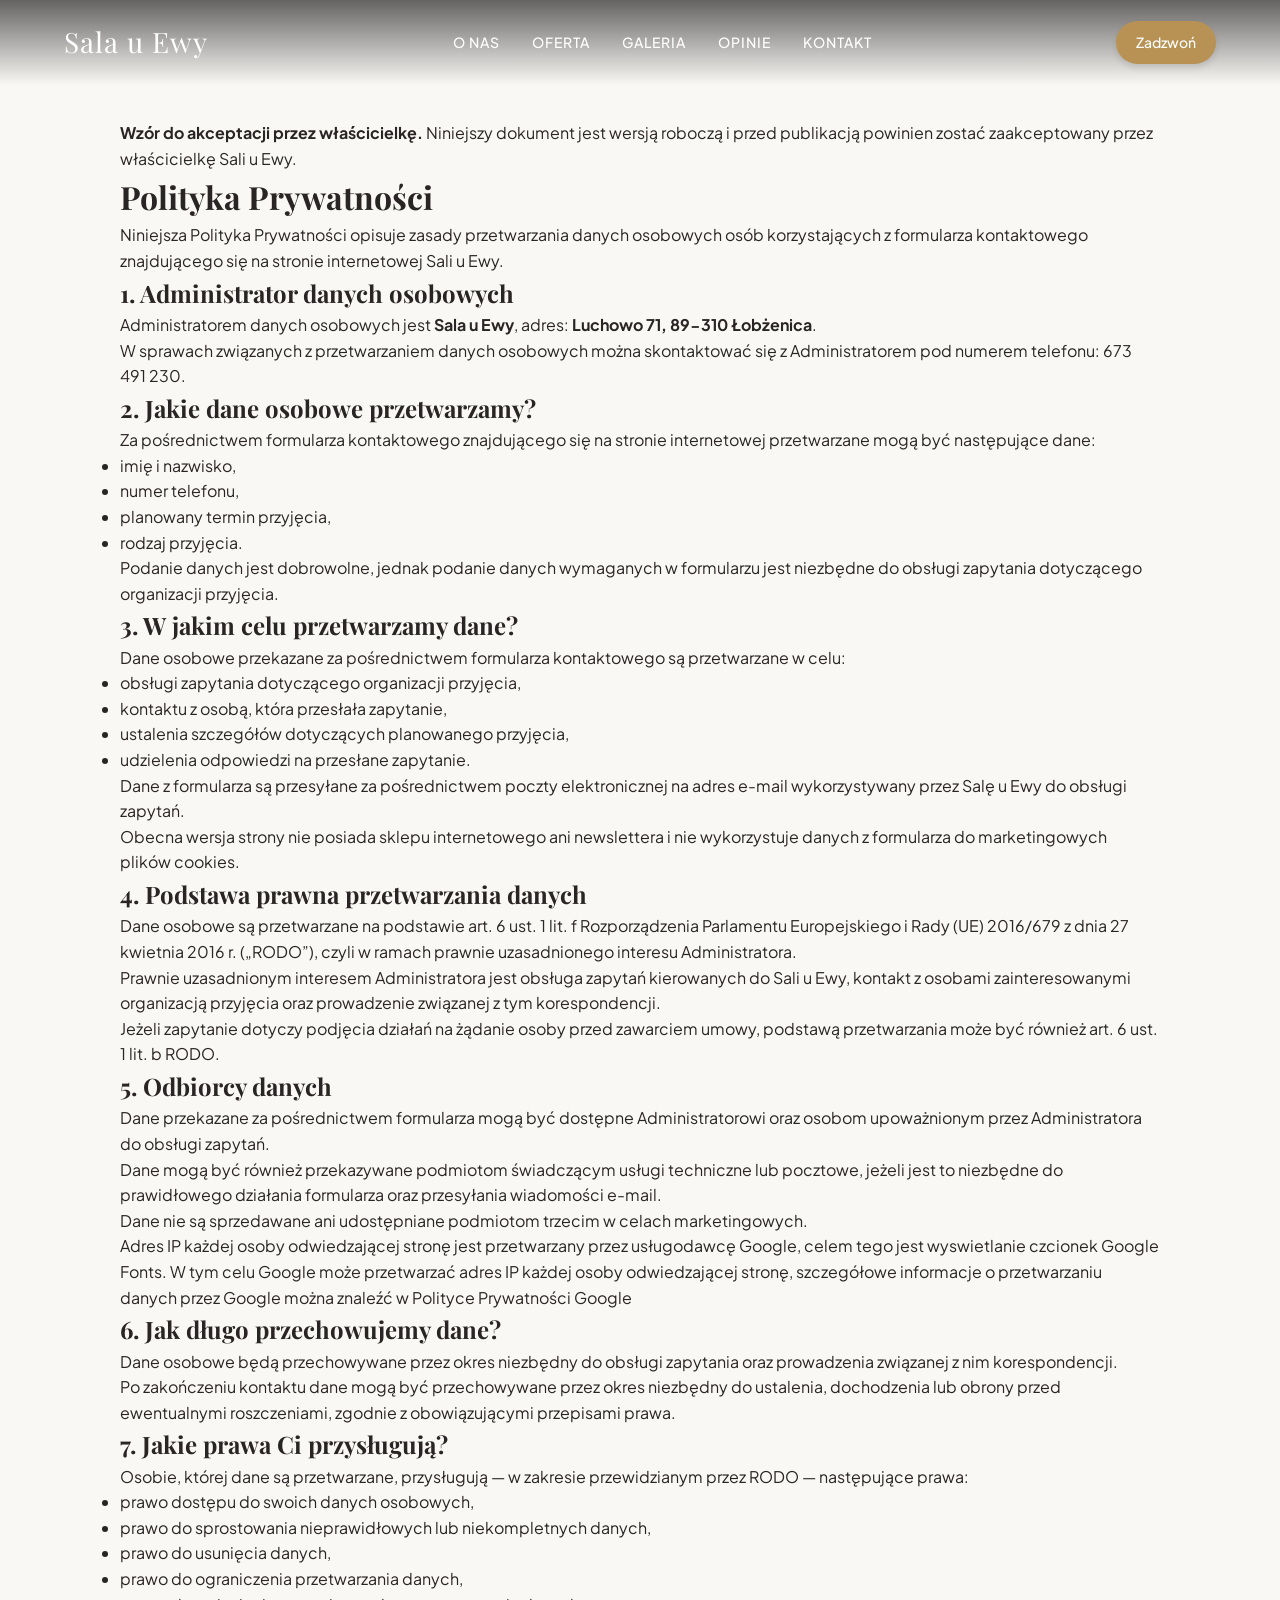
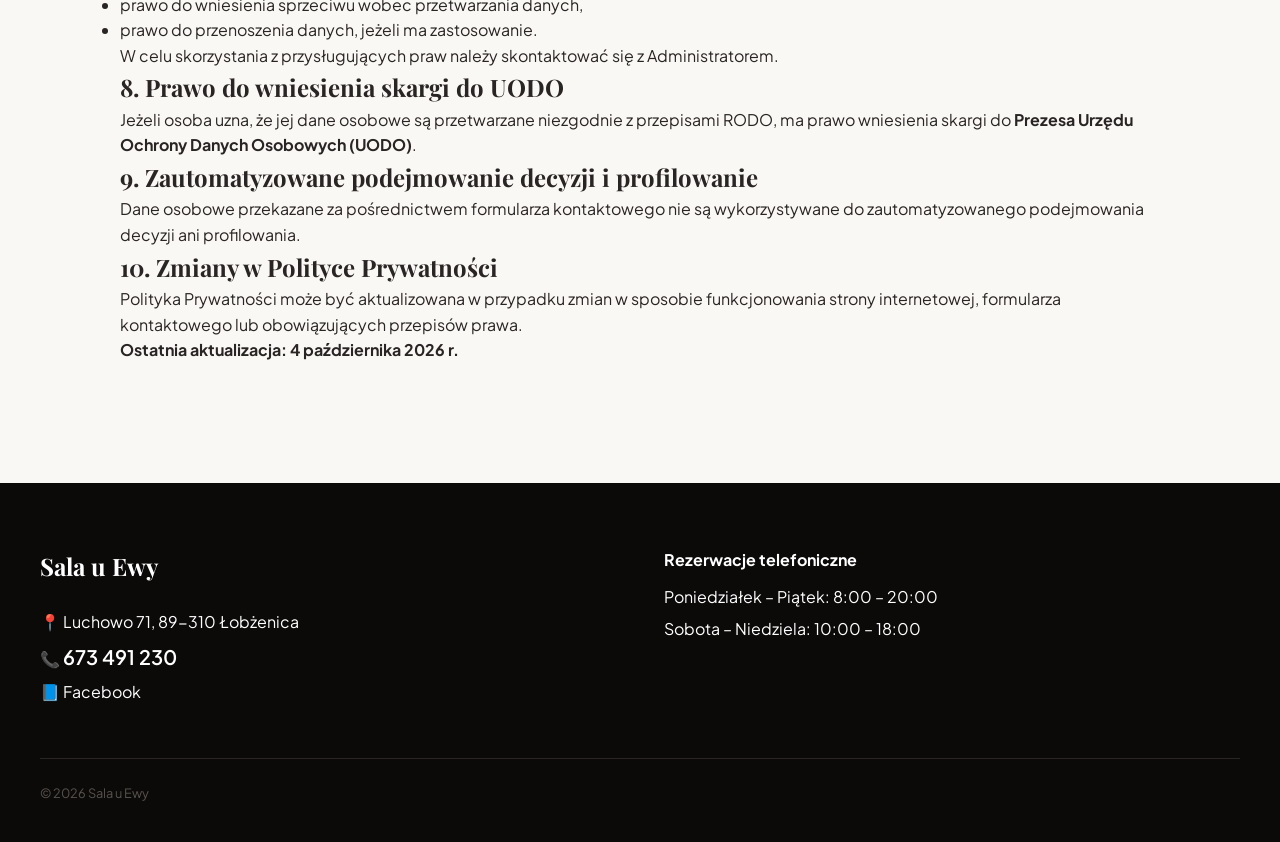
==== polityka-prywatnosci.html @ b3774e49 "Poprawione bledy w polityce prywatnosci" ====
<!DOCTYPE html>
<html lang="pl">
<head>
    <meta charset="UTF-8">
    <meta name="viewport" content="width=device-width, initial-scale=1.0">

    <title>Polityka Prywatności | Sala u Ewy</title>

    <link rel="preconnect" href="https://fonts.googleapis.com">
    <link rel="preconnect" href="https://fonts.gstatic.com" crossorigin>
    <link href="https://fonts.googleapis.com/css2?family=Playfair+Display:ital,wght@0,400..700;1,400..700&family=Plus+Jakarta+Sans:wght@300;400;500;600&display=swap" rel="stylesheet">

    <link rel="stylesheet" href="style.css">
</head>

<body>

    <nav class="navbar">
        <div class="nav-container">

            <a href="index.html" class="logo">Sala u Ewy</a>

            <input type="checkbox" id="nav-toggle" class="nav-toggle">

            <label for="nav-toggle" class="nav-toggle-label" aria-label="Rozwiń menu">
                <span></span>
                <span></span>
                <span></span>
            </label>

            <div class="nav-links">
                <a href="index.html#o-nas">O nas</a>
                <a href="index.html#oferta">Oferta</a>
                <a href="index.html#galeria">Galeria</a>
                <a href="index.html#opinie">Opinie</a>
                <a href="index.html#kontakt">Kontakt</a>

                <a href="tel:+48673491230" class="btn-call mobile-call">
                    <span>Zadzwoń</span>
                </a>
            </div>

            <div class="nav-call">
                <a href="tel:+48673491230" class="btn-call">
                    <span>Zadzwoń</span>
                </a>
            </div>

        </div>
    </nav>


    <main class="privacy-main">

        <p>
            <strong>Wzór do akceptacji przez właścicielkę.</strong>
            Niniejszy dokument jest wersją roboczą i przed publikacją powinien
            zostać zaakceptowany przez właścicielkę Sali u Ewy.
        </p>


        <h1>Polityka Prywatności</h1>

        <p>
            Niniejsza Polityka Prywatności opisuje zasady przetwarzania danych
            osobowych osób korzystających z formularza kontaktowego znajdującego
            się na stronie internetowej Sali u Ewy.
        </p>


        <h2>1. Administrator danych osobowych</h2>

        <p>
            Administratorem danych osobowych jest <strong>Sala u Ewy</strong>,
            adres: <strong>Luchowo 71, 89-310 Łobżenica</strong>.
        </p>

        <p>
            W sprawach związanych z przetwarzaniem danych osobowych można
            skontaktować się z Administratorem pod numerem telefonu:
            <a href="tel:+48673491230">673 491 230</a>.
        </p>


        <h2>2. Jakie dane osobowe przetwarzamy?</h2>

        <p>
            Za pośrednictwem formularza kontaktowego znajdującego się
            na stronie internetowej przetwarzane mogą być następujące dane:
        </p>

        <ul>
            <li>imię i nazwisko,</li>
            <li>numer telefonu,</li>
            <li>planowany termin przyjęcia,</li>
            <li>rodzaj przyjęcia.</li>
        </ul>

        <p>
            Podanie danych jest dobrowolne, jednak podanie danych wymaganych
            w formularzu jest niezbędne do obsługi zapytania dotyczącego
            organizacji przyjęcia.
        </p>


        <h2>3. W jakim celu przetwarzamy dane?</h2>

        <p>
            Dane osobowe przekazane za pośrednictwem formularza kontaktowego
            są przetwarzane w celu:
        </p>

        <ul>
            <li>obsługi zapytania dotyczącego organizacji przyjęcia,</li>
            <li>kontaktu z osobą, która przesłała zapytanie,</li>
            <li>ustalenia szczegółów dotyczących planowanego przyjęcia,</li>
            <li>udzielenia odpowiedzi na przesłane zapytanie.</li>
        </ul>

        <p>
            Dane z formularza są przesyłane za pośrednictwem poczty
            elektronicznej na adres e-mail wykorzystywany przez Salę u Ewy
            do obsługi zapytań.
        </p>

        <p>
            Obecna wersja strony nie posiada sklepu internetowego ani
            newslettera i nie wykorzystuje danych z formularza do marketingowych
            plików cookies.
        </p>


        <h2>4. Podstawa prawna przetwarzania danych</h2>

        <p>
            Dane osobowe są przetwarzane na podstawie art. 6 ust. 1 lit. f
            Rozporządzenia Parlamentu Europejskiego i Rady (UE) 2016/679
            z dnia 27 kwietnia 2016 r. („RODO”), czyli w ramach prawnie
            uzasadnionego interesu Administratora.
        </p>

        <p>
            Prawnie uzasadnionym interesem Administratora jest obsługa zapytań
            kierowanych do Sali u Ewy, kontakt z osobami zainteresowanymi
            organizacją przyjęcia oraz prowadzenie związanej z tym korespondencji.
        </p>

        <p>
            Jeżeli zapytanie dotyczy podjęcia działań na żądanie osoby
            przed zawarciem umowy, podstawą przetwarzania może być również
            art. 6 ust. 1 lit. b RODO.
        </p>


        <h2>5. Odbiorcy danych</h2>

        <p>
            Dane przekazane za pośrednictwem formularza mogą być dostępne
            Administratorowi oraz osobom upoważnionym przez Administratora
            do obsługi zapytań.
        </p>

        <p>
            Dane mogą być również przekazywane podmiotom świadczącym usługi
            techniczne lub pocztowe, jeżeli jest to niezbędne do prawidłowego
            działania formularza oraz przesyłania wiadomości e-mail.
        </p>

        <p>
            Dane nie są sprzedawane ani udostępniane podmiotom trzecim
            w celach marketingowych.
        </p>

        <p>
            Adres IP każdej osoby odwiedzającej stronę jest przetwarzany przez usługodawcę Google, celem tego jest wyswietlanie czcionek Google Fonts. W tym celu Google może przetwarzać adres IP każdej osoby odwiedzającej stronę, szczegółowe informacje o przetwarzaniu danych przez Google można znaleźć w <a href="https://policies.google.com/privacy" target="_blank" rel="noopener"></a>Polityce Prywatności Google
        </p>


        <h2>6. Jak długo przechowujemy dane?</h2>

        <p>
            Dane osobowe będą przechowywane przez okres niezbędny do obsługi
            zapytania oraz prowadzenia związanej z nim korespondencji.
        </p>

        <p>
            Po zakończeniu kontaktu dane mogą być przechowywane przez okres
            niezbędny do ustalenia, dochodzenia lub obrony przed ewentualnymi
            roszczeniami, zgodnie z obowiązującymi przepisami prawa.
        </p>


        <h2>7. Jakie prawa Ci przysługują?</h2>

        <p>
            Osobie, której dane są przetwarzane, przysługują — w zakresie
            przewidzianym przez RODO — następujące prawa:
        </p>

        <ul>
            <li>prawo dostępu do swoich danych osobowych,</li>
            <li>prawo do sprostowania nieprawidłowych lub niekompletnych danych,</li>
            <li>prawo do usunięcia danych,</li>
            <li>prawo do ograniczenia przetwarzania danych,</li>
            <li>prawo do wniesienia sprzeciwu wobec przetwarzania danych,</li>
            <li>prawo do przenoszenia danych, jeżeli ma zastosowanie.</li>
        </ul>

        <p>
            W celu skorzystania z przysługujących praw należy skontaktować
            się z Administratorem.
        </p>


        <h2>8. Prawo do wniesienia skargi do UODO</h2>

        <p>
            Jeżeli osoba uzna, że jej dane osobowe są przetwarzane
            niezgodnie z przepisami RODO, ma prawo wniesienia skargi
            do <strong>Prezesa Urzędu Ochrony Danych Osobowych (UODO)</strong>.
        </p>


        <h2>9. Zautomatyzowane podejmowanie decyzji i profilowanie</h2>

        <p>
            Dane osobowe przekazane za pośrednictwem formularza kontaktowego
            nie są wykorzystywane do zautomatyzowanego podejmowania decyzji
            ani profilowania.
        </p>


        <h2>10. Zmiany w Polityce Prywatności</h2>

        <p>
            Polityka Prywatności może być aktualizowana w przypadku zmian
            w sposobie funkcjonowania strony internetowej, formularza
            kontaktowego lub obowiązujących przepisów prawa.
        </p>

        <p>
            <strong>Ostatnia aktualizacja: 4 października 2026 r.</strong>
        </p>

    </main>


    <footer id="kontakt" class="footer">

        <div class="footer-container">

            <div>
                <h3>Sala u Ewy</h3>

                <p>
                    📍
                    <a
                        href="https://www.google.com/maps/search/?api=1&query=Sala+u+Ewy+Luchowo+71"
                        target="_blank"
                        rel="noopener"
                    >
                        Luchowo 71, 89-310 Łobżenica
                    </a>
                </p>

                <p>
                    📞
                    <a href="tel:+48673491230" class="phone-link">
                        673 491 230
                    </a>
                </p>

                <p>
                    📘
                    <a
                        href="https://www.facebook.com/salauewy/"
                        target="_blank"
                        rel="noopener"
                    >
                        Facebook
                    </a>
                </p>
            </div>


            <div>
                <h4>Rezerwacje telefoniczne</h4>

                <p>Poniedziałek – Piątek: 8:00 – 20:00</p>
                <p>Sobota – Niedziela: 10:00 – 18:00</p>
            </div>

        </div>

        <p class="footer-copy">
            © 2026 Sala u Ewy
        </p>

    </footer>

</body>
</html>
---- style.css ----
/* RESET & BAZA */
*, *::before, *::after {
    margin: 0;
    padding: 0;
    box-sizing: border-box;
}

:root {
    --gold: #b89254;
    --gold-dark: #96743d;
    --stone-50: #faf8f5;
    --stone-100: #f5f2eb;
    --stone-300: #d6d3d1;
    --stone-600: #57534e;
    --stone-700: #44403c;
    --stone-800: #292524;
    --stone-900: #1c1917;
    --stone-950: #0c0a09;
}

html {
    scroll-behavior: smooth;
}

body {
    font-family: 'Plus Jakarta Sans', sans-serif;
    background-color: var(--stone-50);
    color: var(--stone-800);
    line-height: 1.6;
}

h1, h2, h3, .logo {
    font-family: 'Playfair Display', Georgia, serif;
}

a {
    text-decoration: none;
    color: inherit;
}

img {
    display: block;
    max-width: 100%;
}

/* Widoczna ramka przy nawigacji klawiaturą (Tab) */
a:focus-visible,
button:focus-visible,
input:focus-visible,
select:focus-visible,
.nav-toggle:focus-visible + .nav-toggle-label {
    outline: 2px solid var(--gold);
    outline-offset: 3px;
}

/* NAWIGACJA */
.navbar {
    position: absolute;
    top: 0;
    left: 0;
    right: 0;
    z-index: 50;
    background: linear-gradient(to bottom, rgba(0,0,0,0.6) 0%, rgba(0,0,0,0) 100%);
    color: #fff;
}

.nav-container {
    position: relative;
    max-width: 1200px;
    margin: 0 auto;
    padding: 20px 24px;
    display: flex;
    justify-content: space-between;
    align-items: center;
}

.logo {
    font-size: 1.75rem;
    letter-spacing: 1px;
}

.nav-links {
    display: flex;
    gap: 32px;
}

.nav-links a {
    font-size: 0.875rem;
    text-transform: uppercase;
    letter-spacing: 1px;
    font-weight: 500;
    transition: color 0.3s;
}

.nav-links a:hover {
    color: var(--gold);
}

/* Checkbox ukryty wizualnie, ale nadal dostępny z klawiatury */
.nav-toggle {
    position: absolute;
    opacity: 0;
    width: 1px;
    height: 1px;
}

.nav-toggle-label {
    display: none;
    width: 44px;
    height: 44px;
    border: 1px solid rgba(255,255,255,0.45);
    border-radius: 8px;
    cursor: pointer;
    align-items: center;
    justify-content: center;
    flex-direction: column;
    gap: 5px;
}

.nav-toggle-label span {
    width: 20px;
    height: 2px;
    background-color: #fff;
    border-radius: 999px;
    transition: transform 0.3s, opacity 0.3s;
}

.btn-call {
    background-color: var(--gold);
    color: #fff;
    padding: 10px 20px;
    border-radius: 50px;
    font-size: 0.875rem;
    font-weight: 500;
    display: flex;
    align-items: center;
    gap: 8px;
    transition: background-color 0.3s;
    box-shadow: 0 4px 6px rgba(0,0,0,0.1);
}

.mobile-call {
    display: none;
}

.btn-call:hover {
    background-color: var(--gold-dark);
}

.nav-links a.btn-call:hover {
    color: #fff;
}

/* HERO BANNER */
.hero-section {
    position: relative;
    min-height: 100vh;
    min-height: 100svh; /* na telefonach nie chowa się pod paskiem przeglądarki */
    display: flex;
    align-items: center;
    justify-content: center;
    text-align: center;
    padding: 0 16px;
    background-image: linear-gradient(rgba(0,0,0,0.45), rgba(0,0,0,0.45)), url("zdjecia/salauewy.jpg");
    background-size: cover;
    background-position: center;
    color: #fff;
}

.hero-content {
    max-width: 800px;
    margin-top: 40px;
}

.hero-subtitle {
    font-size: 0.875rem;
    text-transform: uppercase;
    letter-spacing: 4px;
    color: #e7e5e4;
    margin-bottom: 12px;
    font-weight: 500;
}

.hero-title {
    font-size: 4.5rem;
    margin-bottom: 16px;
    font-weight: 400;
    letter-spacing: 2px;
}

.hero-tagline {
    font-size: 1.5rem;
    font-style: italic;
    color: #e7e5e4;
    margin-bottom: 40px;
    font-weight: 300;
}

.hero-buttons {
    display: flex;
    flex-wrap: wrap;
    justify-content: center;
    gap: 16px;
}

.btn-primary, .btn-secondary {
    padding: 16px 32px;
    text-transform: uppercase;
    font-size: 0.75rem;
    letter-spacing: 1px;
    font-weight: 600;
    transition: background-color 0.3s, color 0.3s;
    display: inline-block;
}

.btn-primary {
    background-color: var(--gold);
    color: #fff;
    box-shadow: 0 4px 10px rgba(0,0,0,0.2);
}

.btn-primary:hover {
    background-color: var(--gold-dark);
}

.btn-secondary {
    border: 1px solid #fff;
    color: #fff;
}

.btn-secondary:hover {
    background-color: #fff;
    color: var(--stone-900);
}

/* SEKCJE OGÓLNE */
.section {
    padding: 80px 24px;
    max-width: 1200px;
    margin: 0 auto;
}

.section-tag {
    color: var(--gold-dark);
    text-transform: uppercase;
    letter-spacing: 2px;
    font-size: 0.75rem;
    font-weight: 600;
    display: block;
    margin-bottom: 8px;
    text-align: center;
}

.section-title {
    font-size: 2.25rem;
    text-align: center;
    margin-bottom: 16px;
    font-weight: 400;
}

.gold-divider {
    width: 64px;
    height: 2px;
    background-color: var(--gold);
    margin: 0 auto 32px auto;
}

.section-desc {
    color: var(--stone-600);
    text-align: center;
    max-width: 800px;
    margin: 0 auto 48px auto;
    font-size: 1.125rem;
}

/* O NAS */
.features-grid {
    display: grid;
    grid-template-columns: repeat(auto-fit, minmax(220px, 1fr));
    gap: 24px;
}

.feature-card {
    background: #fff;
    padding: 24px;
    border-radius: 12px;
    text-align: center;
    border: 1px solid #f1eeeb;
}

.feature-card h3 {
    font-size: 1.25rem;
    margin-bottom: 8px;
}

.feature-card p {
    font-size: 0.875rem;
    color: var(--stone-600);
}

/* OFERTA */
.oferta-section {
    max-width: 100%;
    background-color: var(--stone-100);
}

.oferta-grid {
    max-width: 1200px;
    margin: 0 auto;
    display: grid;
    grid-template-columns: repeat(auto-fit, minmax(260px, 1fr));
    gap: 24px;
}

.oferta-card {
    background: #fff;
    border-radius: 12px;
    overflow: hidden;
    box-shadow: 0 4px 10px rgba(0,0,0,0.05);
    display: flex;
    flex-direction: column;
}

.card-img {
    width: 100%;
    height: 200px;
    object-fit: cover;
}

.card-body {
    padding: 24px;
    flex-grow: 1;
}

.card-body h3 {
    font-size: 1.35rem;
    margin-bottom: 8px;
}

.card-body p {
    font-size: 0.875rem;
    color: var(--stone-600);
}

/* GALERIA */
.gallery-grid {
    display: grid;
    grid-template-columns: repeat(auto-fit, minmax(280px, 1fr));
    gap: 16px;
}

.gallery-item {
    width: 100%;
    height: 250px;
    object-fit: cover;
    border-radius: 8px;
}

/* TERMINY I OPINIE */
.terminy-section {
    max-width: 100%;
    background-color: var(--stone-900);
    color: #fff;
}

.terminy-container {
    max-width: 1200px;
    margin: 0 auto;
    display: grid;
    grid-template-columns: 1fr 1fr;
    gap: 64px;
    align-items: center;
}

.form-wrapper h2 {
    font-size: 2rem;
    margin-bottom: 8px;
}

.form-hint {
    color: var(--stone-300);
    margin-bottom: 24px;
}

.contact-form {
    display: flex;
    flex-direction: column;
    gap: 8px;
}

.contact-form label {
    font-size: 0.8rem;
    text-transform: uppercase;
    letter-spacing: 1px;
    color: var(--stone-300);
}

.contact-form input,
.contact-form select {
    width: 100%;
    padding: 14px;
    margin-bottom: 8px;
    background-color: var(--stone-800);
    border: 1px solid var(--stone-700);
    color: #fff;
    border-radius: 4px;
    font: inherit;
}

/* Ikona kalendarza w ciemnym motywie */
.contact-form input[type="date"] {
    color-scheme: dark;
}

.form-row {
    display: flex;
    gap: 16px;
}

.form-field {
    flex: 1;
    display: flex;
    flex-direction: column;
    gap: 8px;
}

.btn-submit {
    margin-top: 8px;
    background-color: var(--gold);
    color: #fff;
    border: none;
    padding: 16px;
    text-transform: uppercase;
    font: inherit;
    font-weight: 600;
    letter-spacing: 1px;
    cursor: pointer;
    transition: background-color 0.3s;
}

.btn-submit:hover {
    background-color: var(--gold-dark);
}

.review-box {
    background-color: var(--stone-800);
    padding: 32px;
    border-radius: 12px;
    border: 1px solid var(--stone-700);
    position: relative;
}

.quote-mark {
    color: var(--gold);
    font-size: 4rem;
    position: absolute;
    top: -10px;
    left: 24px;
}

.review-text {
    color: var(--stone-300);
    font-style: italic;
    margin-top: 25px;
    margin-bottom: 16px;
}

.review-rating {
    color: var(--gold);
    letter-spacing: 2px;
}

.review-rating span {
    color: var(--stone-300);
    font-size: 0.875rem;
    letter-spacing: 0;
    margin-left: 8px;
}

/* STOPKA */
.footer {
    background-color: var(--stone-950);
    color: #fff;
    padding: 64px 24px 32px 24px;
}

.footer-container {
    max-width: 1200px;
    margin: 0 auto;
    display: grid;
    grid-template-columns: repeat(auto-fit, minmax(280px, 1fr));
    gap: 48px;
}

.footer h3 {
    font-size: 1.5rem;
    margin-bottom: 24px;
}

.footer h4 {
    margin-bottom: 12px;
}

.footer p {
    margin-bottom: 6px;
}

.footer a:hover {
    color: var(--gold);
}

.phone-link {
    font-weight: 600;
    font-size: 1.25rem;
}

.footer-copy {
    max-width: 1200px;
    margin: 48px auto 0 auto;
    padding-top: 24px;
    border-top: 1px solid var(--stone-800);
    font-size: 0.8rem;
    color: var(--stone-600);
}

/* RESPONSYWNOŚĆ */
@media (max-width: 768px) {
    .nav-container {
        padding: 16px 20px;
    }

    .nav-toggle-label {
        display: flex;
    }

    .nav-links {
        position: absolute;
        top: calc(100% + 8px);
        left: 20px;
        right: 20px;
        display: flex;
        flex-direction: column;
        gap: 0;
        padding: 12px;
        background-color: rgba(28,25,23,0.96);
        border: 1px solid rgba(255,255,255,0.12);
        border-radius: 8px;
        box-shadow: 0 16px 32px rgba(0,0,0,0.25);
        opacity: 0;
        visibility: hidden; /* bez tego ukryte linki dalej łapią fokus klawiatury */
        transform: translateY(-10px);
        transition: opacity 0.25s ease, transform 0.25s ease, visibility 0.25s;
    }

    .nav-links a {
        padding: 14px 12px;
        opacity: 0;
        transform: translateY(-4px);
        transition: opacity 0.2s ease, transform 0.2s ease, color 0.3s;
    }

    .nav-toggle:checked ~ .nav-links {
        opacity: 1;
        visibility: visible;
        transform: translateY(0);
    }

    .nav-toggle:checked ~ .nav-links a {
        opacity: 1;
        transform: translateY(0);
    }

    .nav-toggle:checked ~ .nav-links a:nth-child(1) { transition-delay: 0.04s; }
    .nav-toggle:checked ~ .nav-links a:nth-child(2) { transition-delay: 0.08s; }
    .nav-toggle:checked ~ .nav-links a:nth-child(3) { transition-delay: 0.12s; }
    .nav-toggle:checked ~ .nav-links a:nth-child(4) { transition-delay: 0.16s; }
    .nav-toggle:checked ~ .nav-links a:nth-child(5) { transition-delay: 0.2s; }
    .nav-toggle:checked ~ .nav-links a:nth-child(6) { transition-delay: 0.24s; }

    .nav-toggle:checked + .nav-toggle-label span:nth-child(1) {
        transform: translateY(7px) rotate(45deg);
    }

    .nav-toggle:checked + .nav-toggle-label span:nth-child(2) {
        opacity: 0;
    }

    .nav-toggle:checked + .nav-toggle-label span:nth-child(3) {
        transform: translateY(-7px) rotate(-45deg);
    }

    .nav-call {
        display: none;
    }

    .mobile-call {
        display: flex;
        justify-content: center;
        margin-top: 8px;
    }

    .hero-title { font-size: 2.75rem; }
    .hero-tagline { font-size: 1.25rem; }
    .section { padding: 64px 20px; }
    .section-title { font-size: 1.75rem; }
    .terminy-container { grid-template-columns: 1fr; gap: 40px; }

    /* Na wąskim ekranie telefon i data jedno pod drugim */
    .form-row { flex-direction: column; gap: 0; }
}
.form-note {
    font-size: 0.8rem;
    line-height: 1.5;
    color: var(--stone-300);
    margin-top: 1rem;
}

.form-note a {
    text-decoration: underline;
}

.form-note a:hover {
    color: #fff;
}
.privacy-main {
    padding: 120px;
}
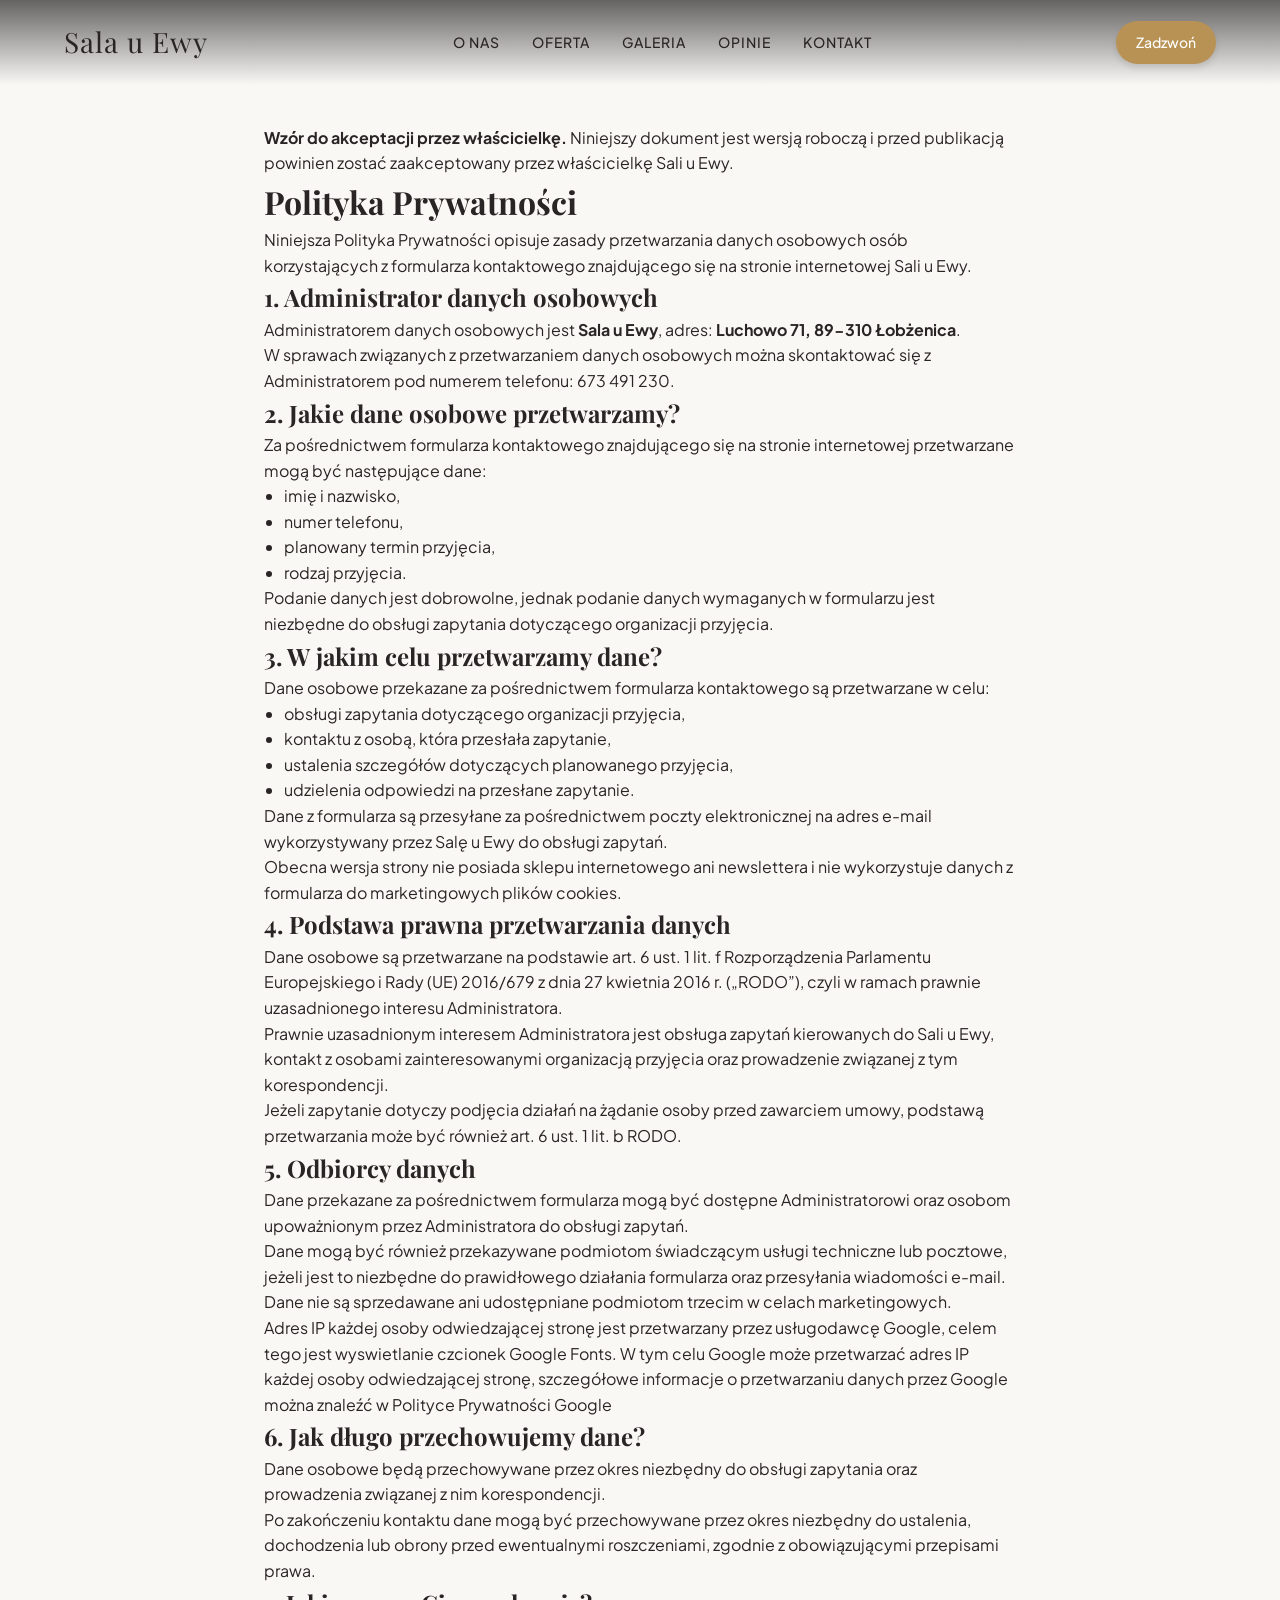
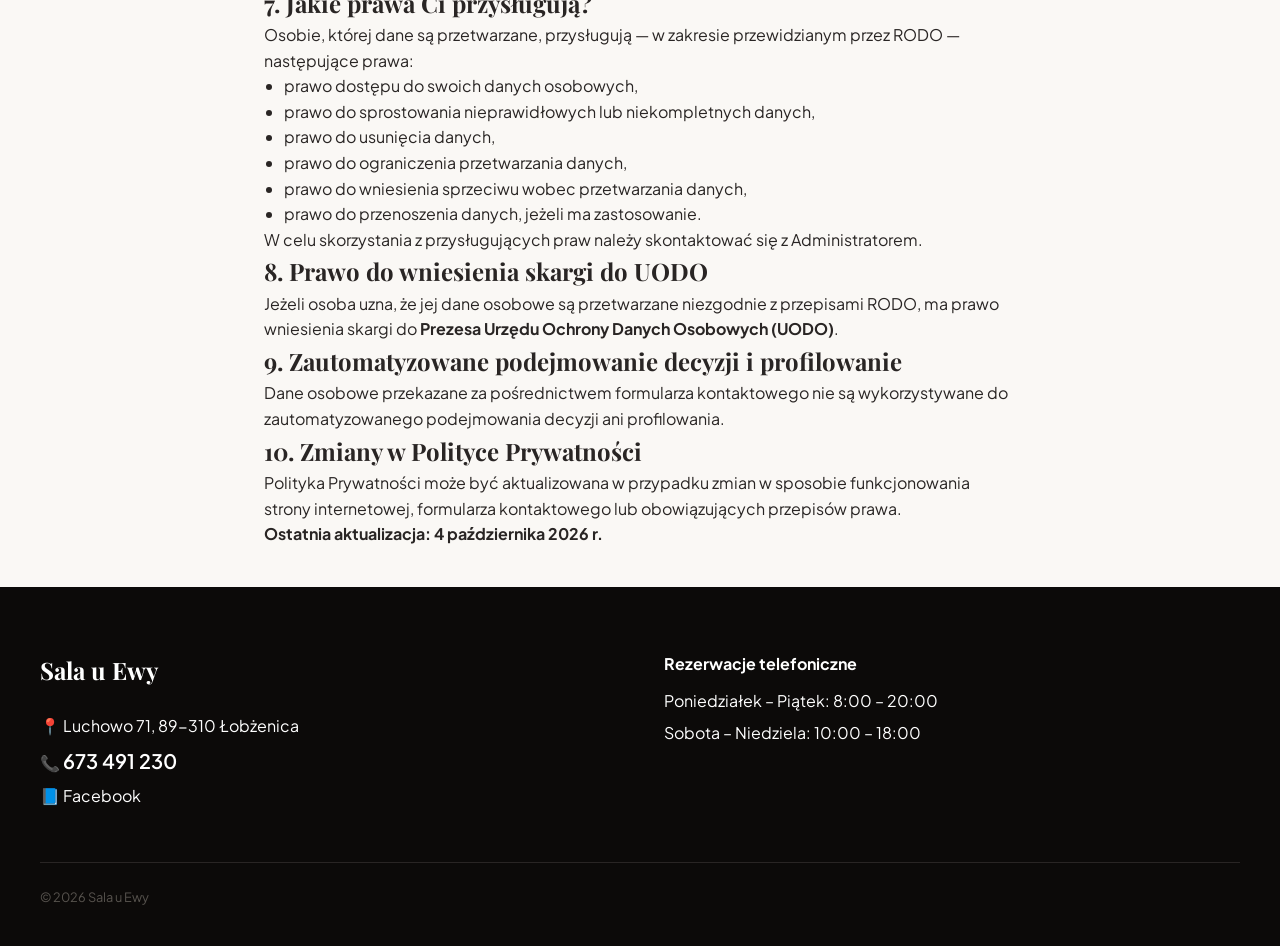
==== commit fe98e6db: "poprawiony css - tekst nie wchodzi w navbar" ====
--- a/polityka-prywatnosci.html
+++ b/polityka-prywatnosci.html
@@ -13,7 +13,7 @@
     <link rel="stylesheet" href="style.css">
 </head>
 
-<body>
+<body class="privacy-body">
 
     <nav class="navbar">
         <div class="nav-container">
--- a/style.css
+++ b/style.css
@@ -623,5 +623,14 @@
     color: #fff;
 }
 .privacy-main {
-    padding: 120px;
+    max-width: 800px;
+    margin: 0 auto;
+    padding: 40px 24px;
+}
+.privacy-main ul{
+    padding-left: 20px;
+}
+.privacy-body .navbar {
+    position: relative;
+    color: var(--stone-800);
 }
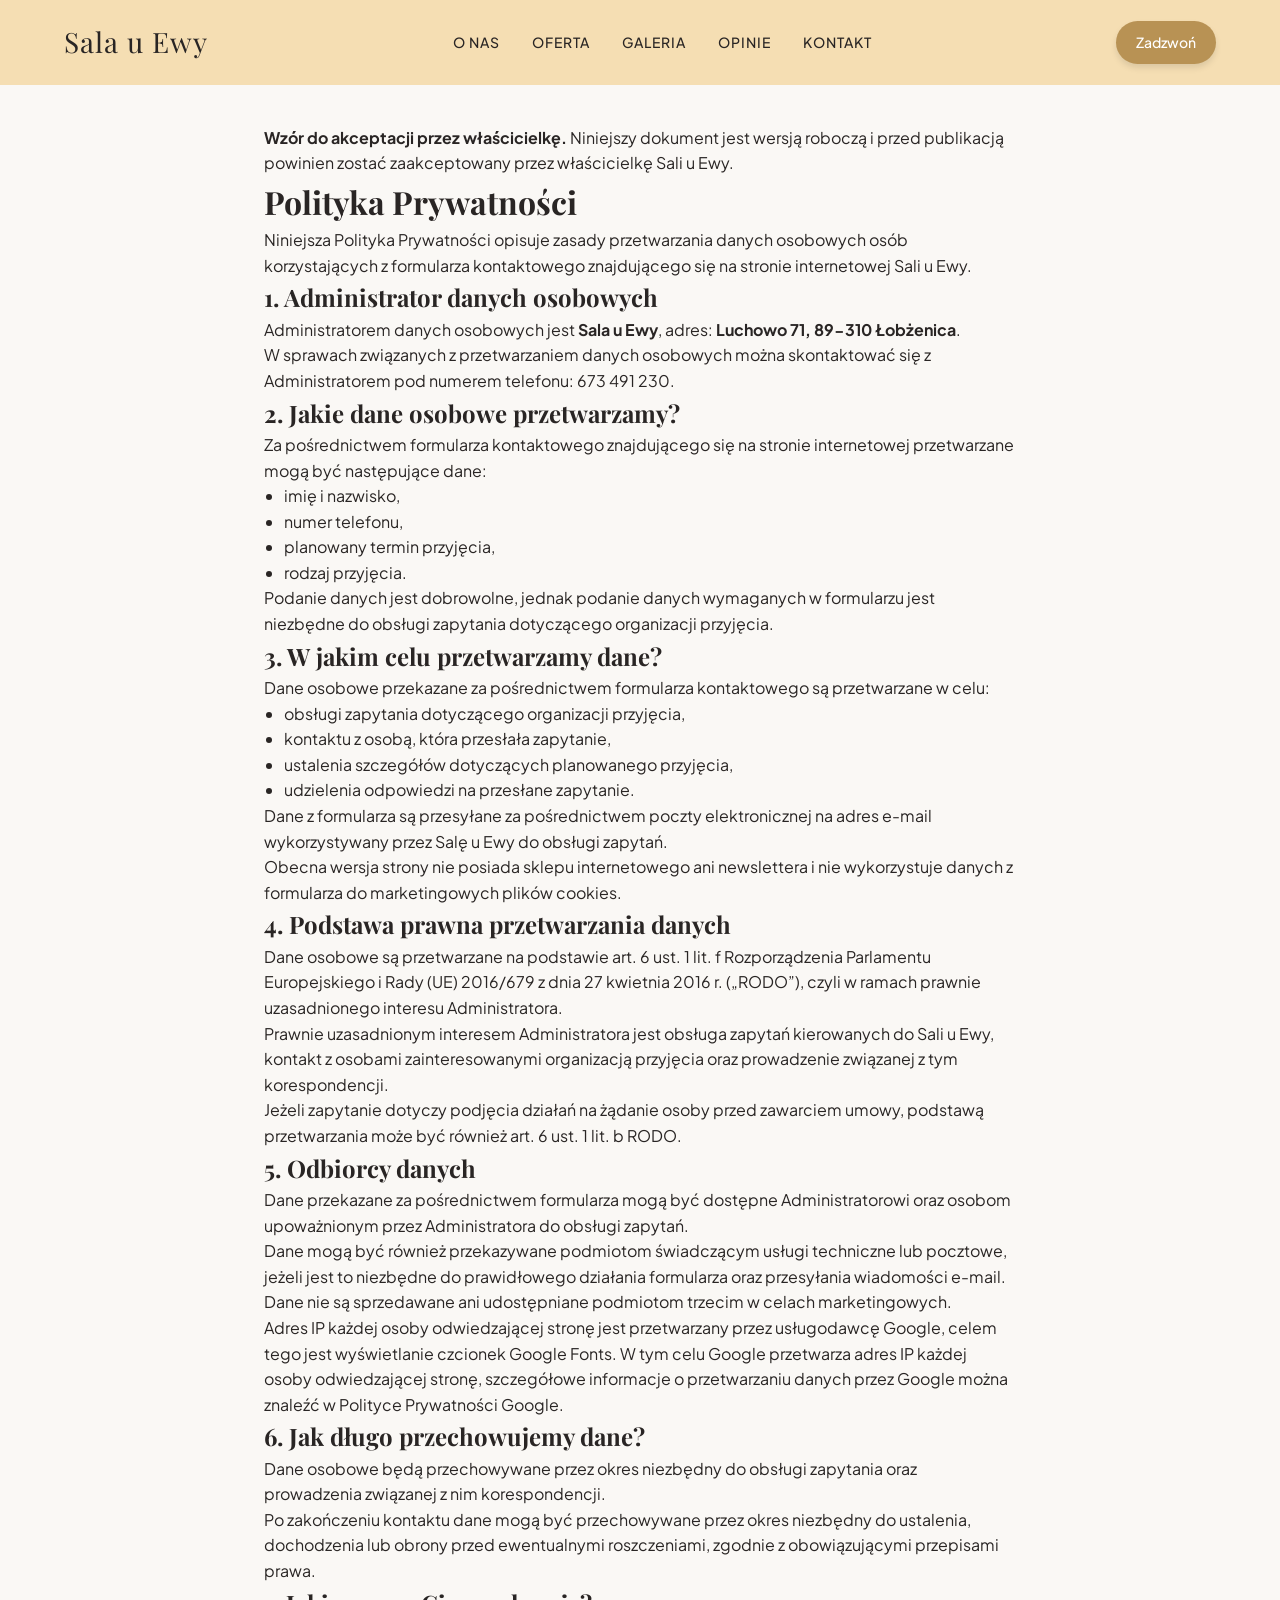
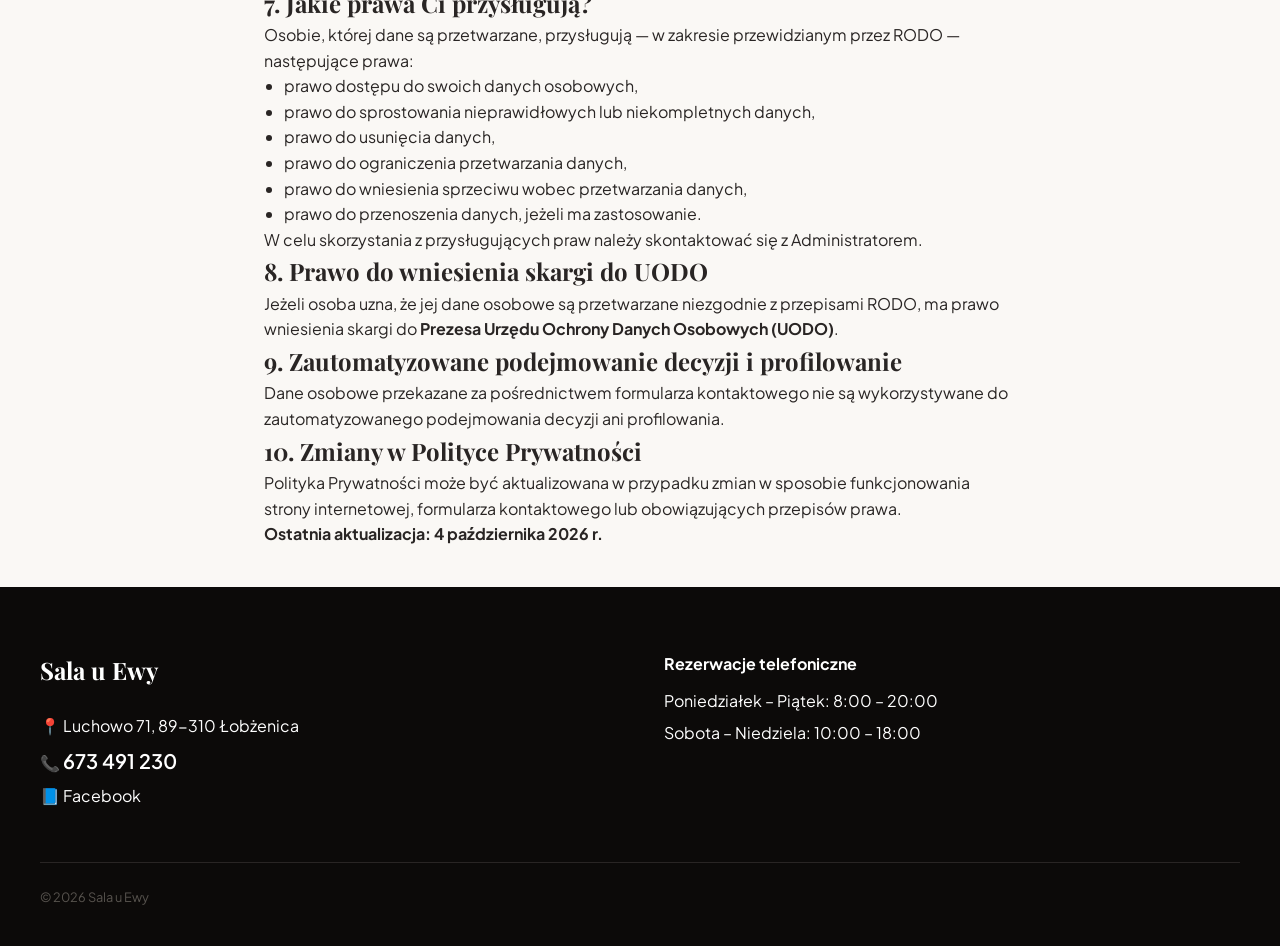
==== commit 1d21bcc5: "poprawiony CSS polityki prywatnosci - brak gradientu nav bar i solidny kolor" ====
--- a/polityka-prywatnosci.html
+++ b/polityka-prywatnosci.html
@@ -172,7 +172,7 @@
         </p>
 
         <p>
-            Adres IP każdej osoby odwiedzającej stronę jest przetwarzany przez usługodawcę Google, celem tego jest wyswietlanie czcionek Google Fonts. W tym celu Google może przetwarzać adres IP każdej osoby odwiedzającej stronę, szczegółowe informacje o przetwarzaniu danych przez Google można znaleźć w <a href="https://policies.google.com/privacy" target="_blank" rel="noopener"></a>Polityce Prywatności Google
+            Adres IP każdej osoby odwiedzającej stronę jest przetwarzany przez usługodawcę Google, celem tego jest wyświetlanie czcionek Google Fonts. W tym celu Google przetwarza adres IP każdej osoby odwiedzającej stronę, szczegółowe informacje o przetwarzaniu danych przez Google można znaleźć w <a href="https://policies.google.com/privacy" target="_blank" rel="noopener">Polityce Prywatności Google</a>.
         </p>
 
 
--- a/style.css
+++ b/style.css
@@ -633,4 +633,6 @@
 .privacy-body .navbar {
     position: relative;
     color: var(--stone-800);
+    border-bottom:slategrey;
+    background:wheat;
 }
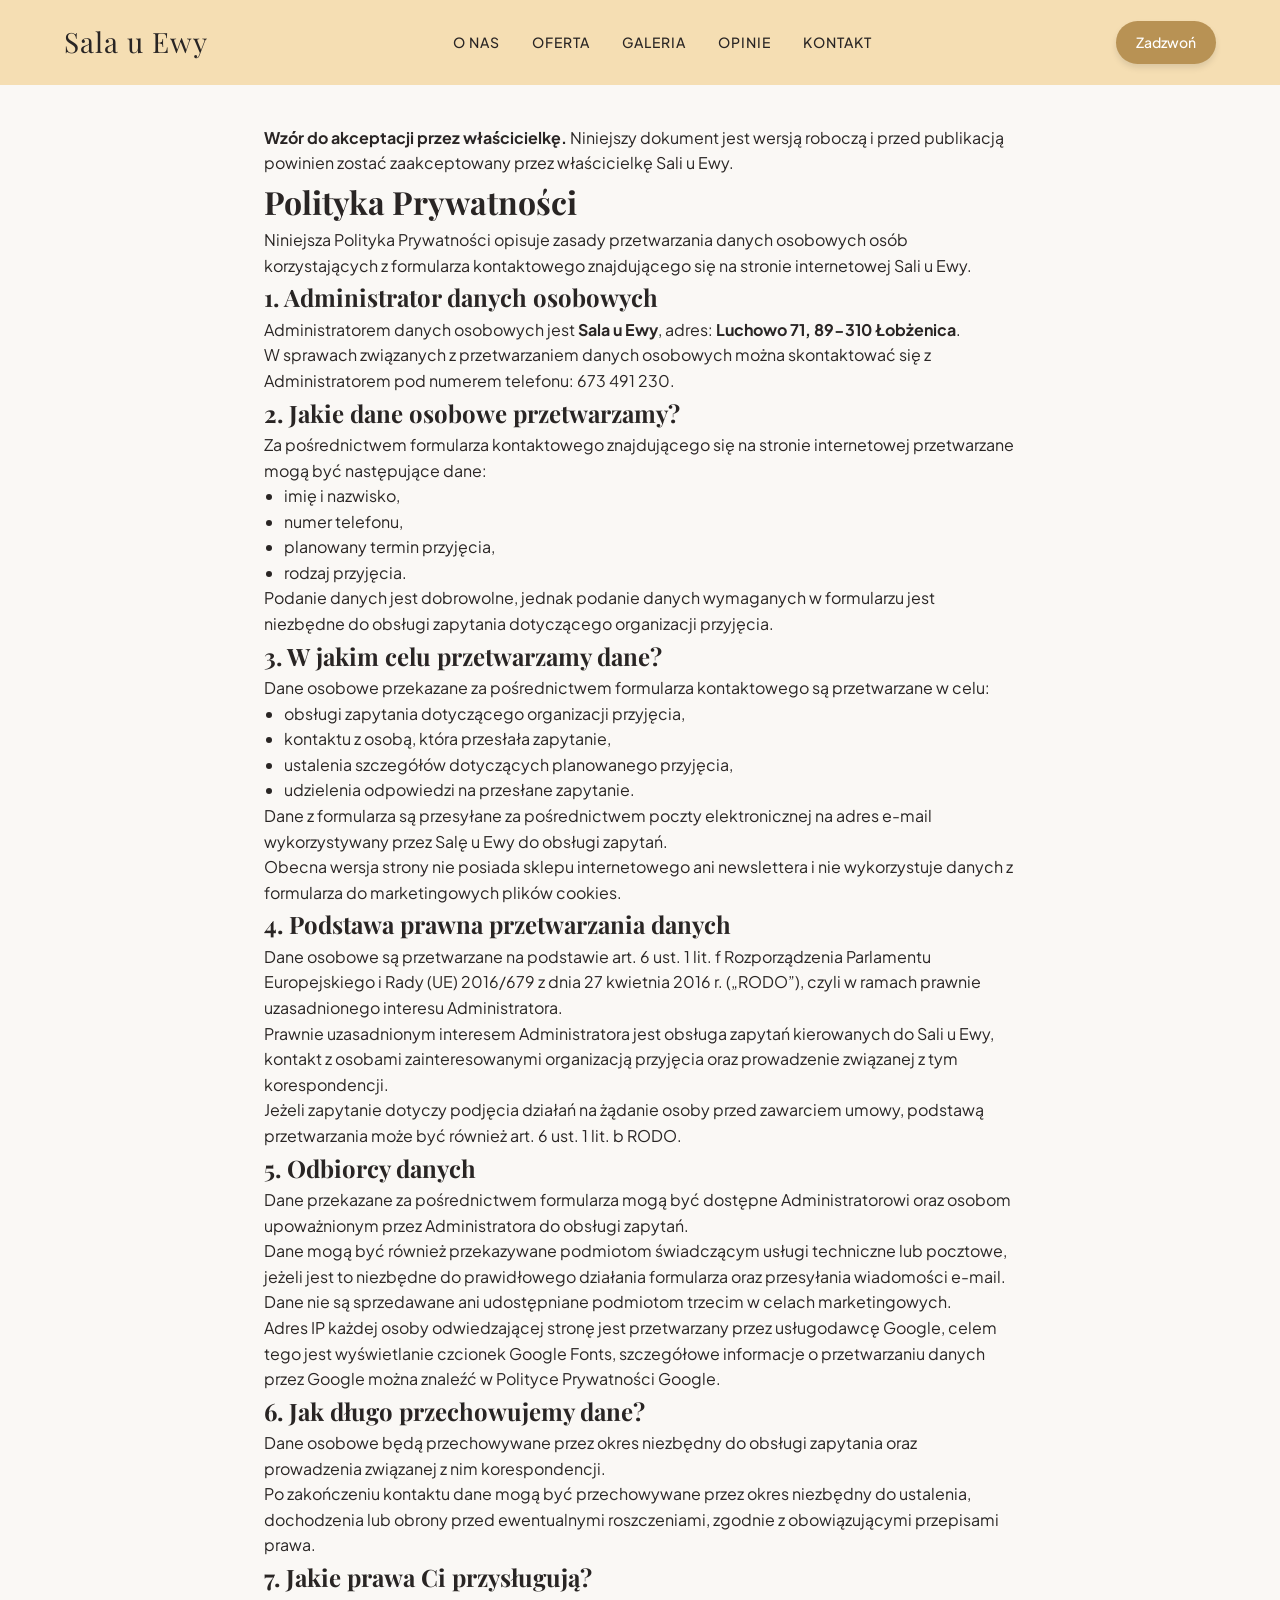
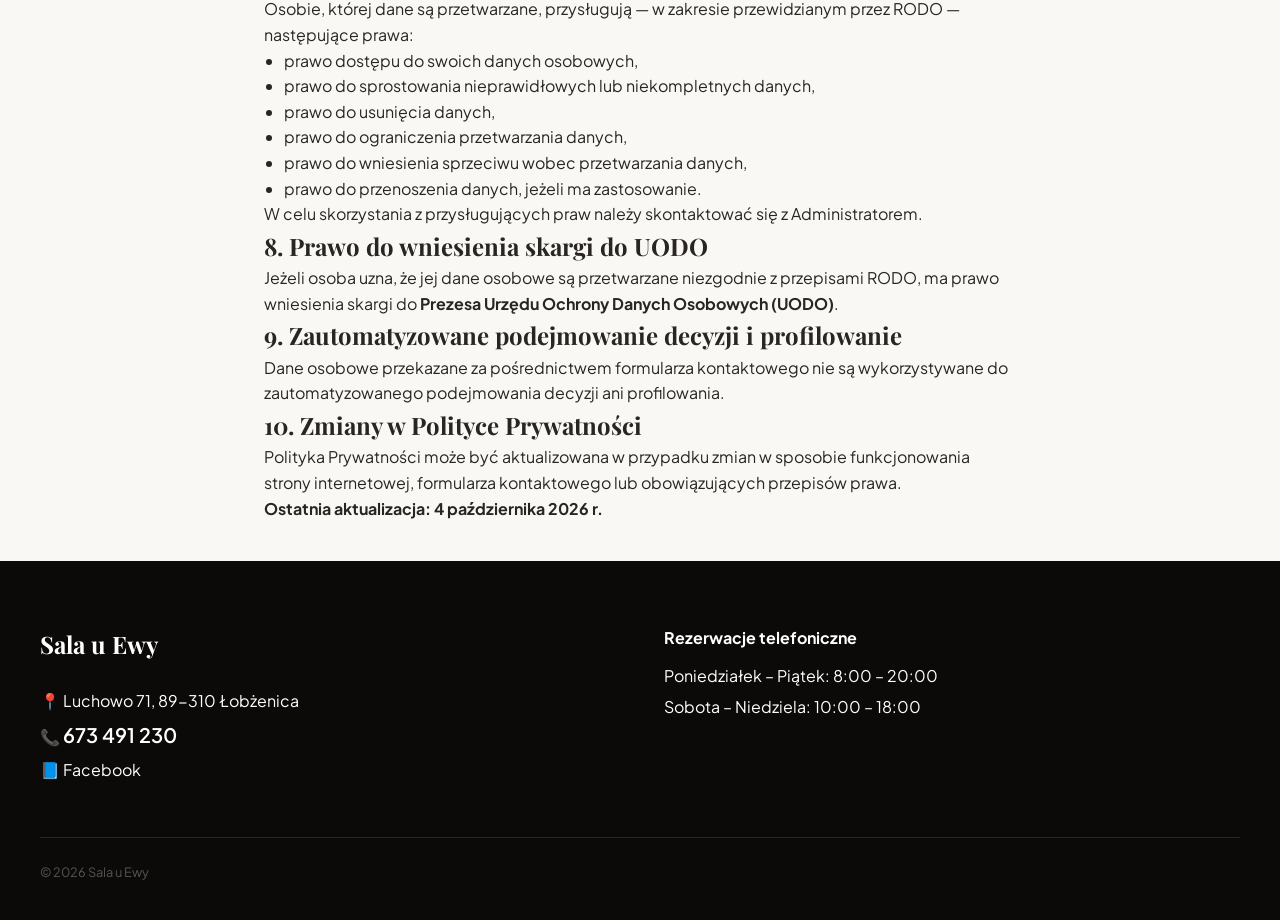
==== commit b0b46bab: "usuniecie zbednego zdania w README dt. IP Google" ====
--- a/polityka-prywatnosci.html
+++ b/polityka-prywatnosci.html
@@ -172,7 +172,7 @@
         </p>
 
         <p>
-            Adres IP każdej osoby odwiedzającej stronę jest przetwarzany przez usługodawcę Google, celem tego jest wyświetlanie czcionek Google Fonts. W tym celu Google przetwarza adres IP każdej osoby odwiedzającej stronę, szczegółowe informacje o przetwarzaniu danych przez Google można znaleźć w <a href="https://policies.google.com/privacy" target="_blank" rel="noopener">Polityce Prywatności Google</a>.
+            Adres IP każdej osoby odwiedzającej stronę jest przetwarzany przez usługodawcę Google, celem tego jest wyświetlanie czcionek Google Fonts, szczegółowe informacje o przetwarzaniu danych przez Google można znaleźć w <a href="https://policies.google.com/privacy" target="_blank" rel="noopener">Polityce Prywatności Google</a>.
         </p>
 
 
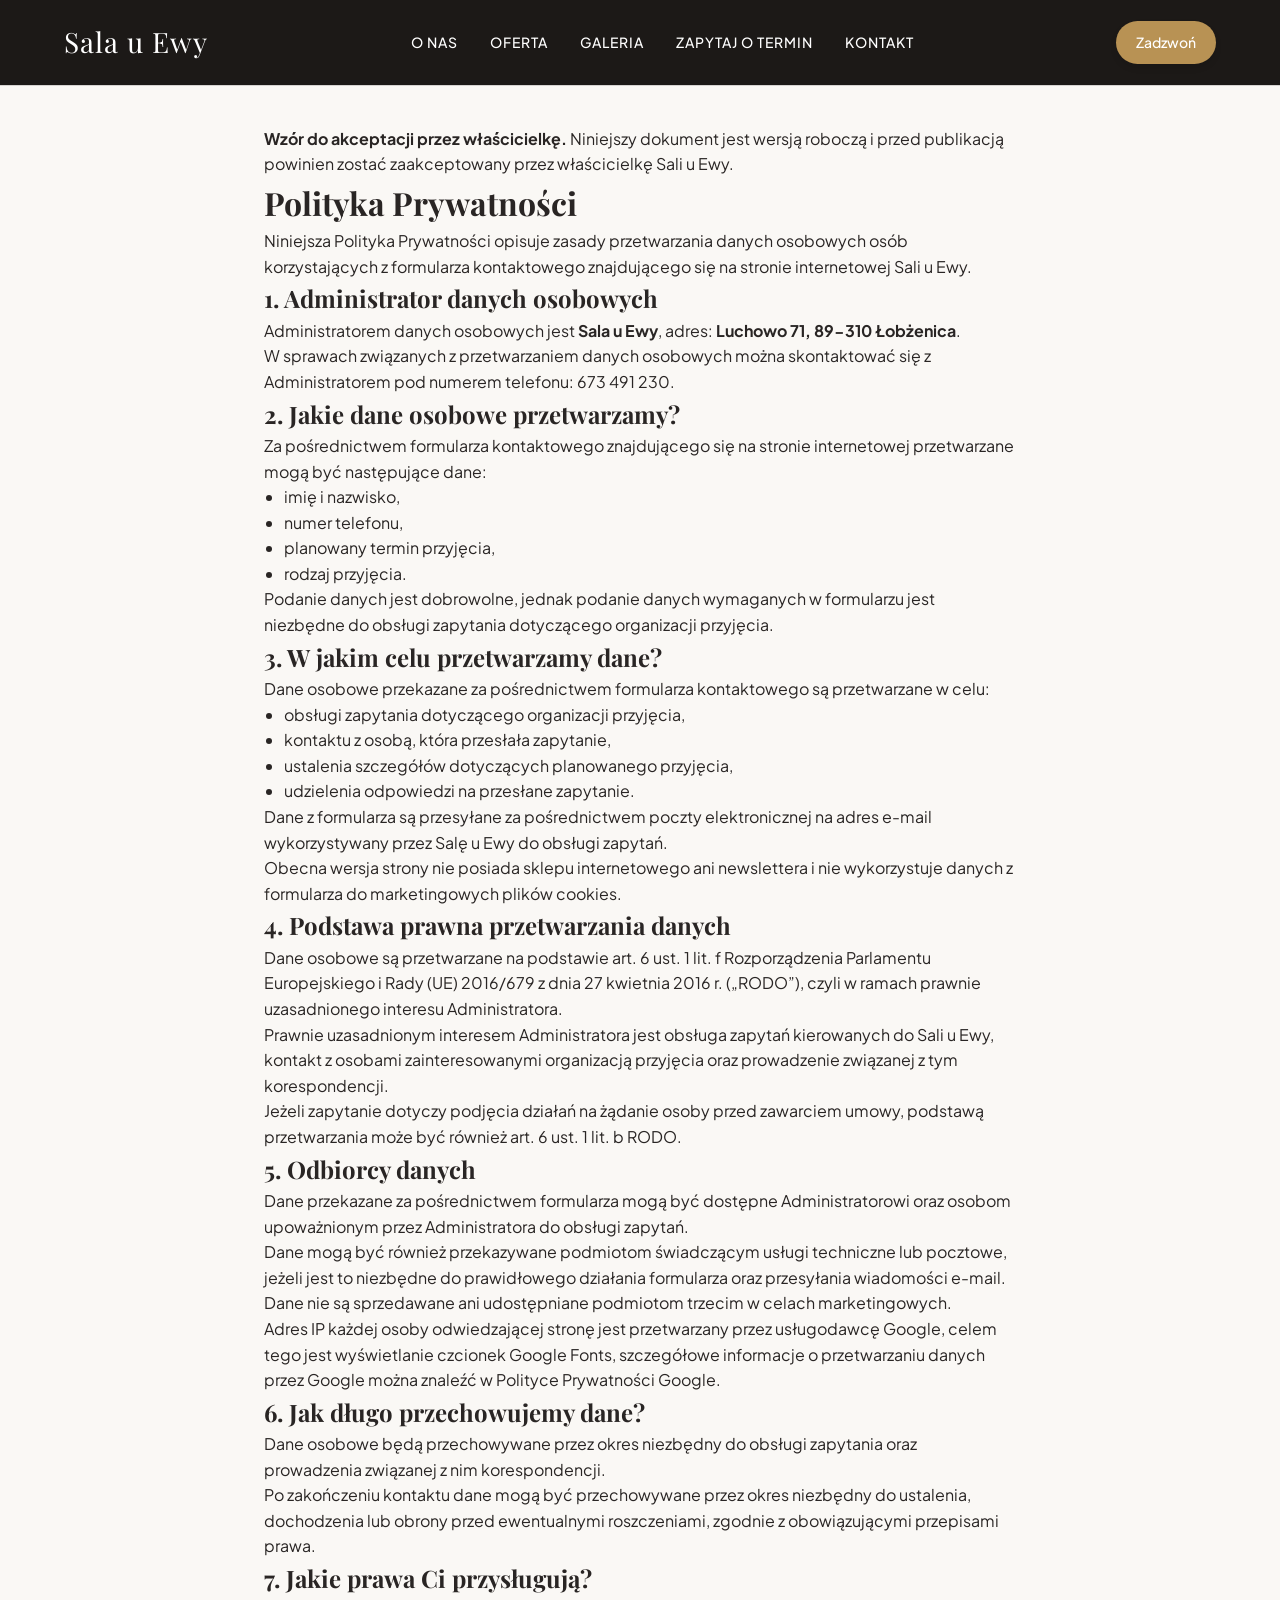
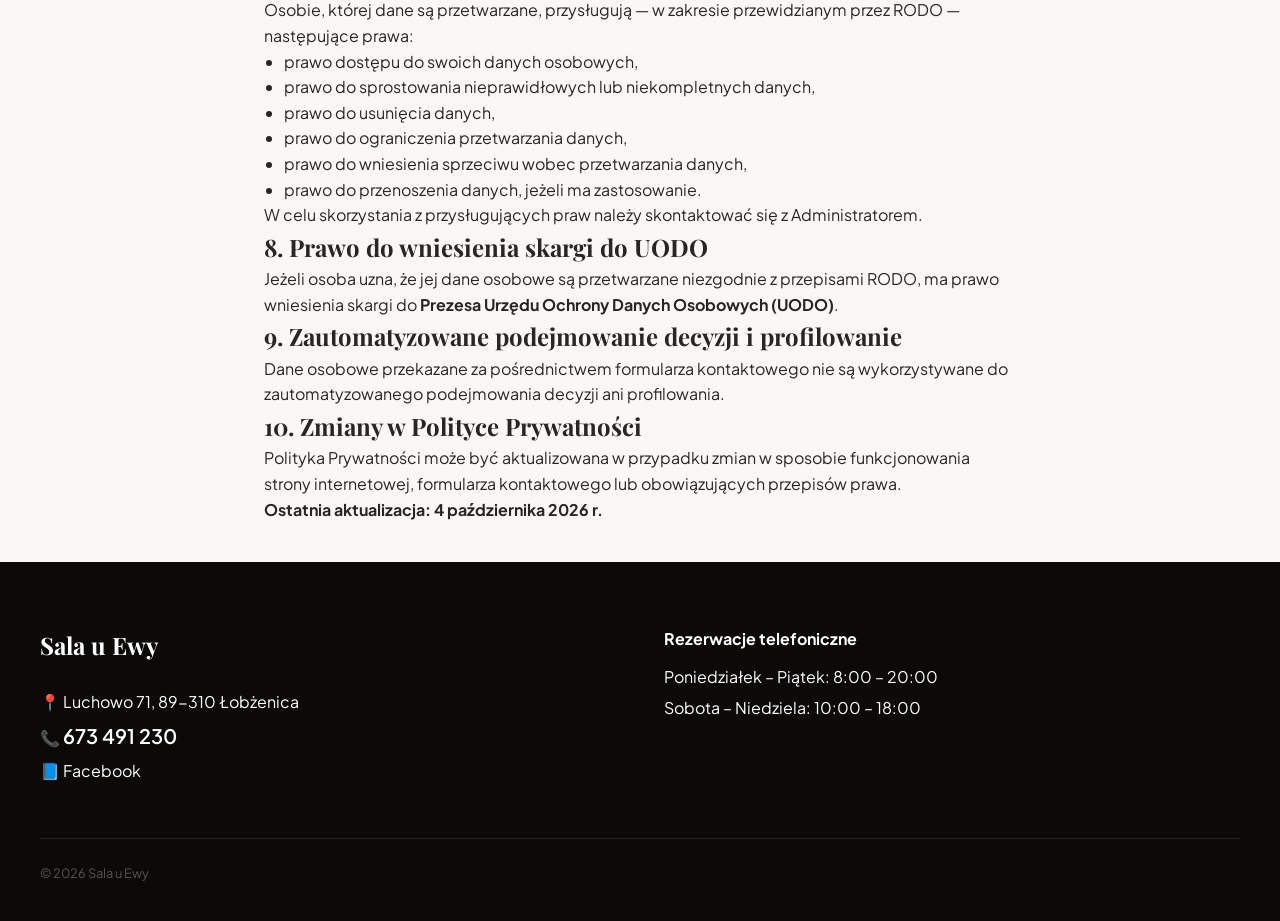
==== commit 8db1d767: "zmiana w pp oferta na zpytaj o termin" ====
--- a/polityka-prywatnosci.html
+++ b/polityka-prywatnosci.html
@@ -32,7 +32,7 @@
                 <a href="index.html#o-nas">O nas</a>
                 <a href="index.html#oferta">Oferta</a>
                 <a href="index.html#galeria">Galeria</a>
-                <a href="index.html#opinie">Opinie</a>
+                <a href="index.html#terminy">Zapytaj o termin</a>
                 <a href="index.html#kontakt">Kontakt</a>
 
                 <a href="tel:+48673491230" class="btn-call mobile-call">
--- a/style.css
+++ b/style.css
@@ -276,7 +276,7 @@
 /* O NAS */
 .features-grid {
     display: grid;
-    grid-template-columns: repeat(auto-fit, minmax(220px, 1fr));
+    grid-template-columns: repeat(4, 1fr);
     gap: 24px;
 }
 
@@ -308,7 +308,7 @@
     max-width: 1200px;
     margin: 0 auto;
     display: grid;
-    grid-template-columns: repeat(auto-fit, minmax(260px, 1fr));
+    grid-template-columns: repeat(4, 1fr);
     gap: 24px;
 }
 
@@ -396,7 +396,8 @@
 }
 
 .contact-form input,
-.contact-form select {
+.contact-form select,
+.contact-form textarea {
     width: 100%;
     padding: 14px;
     margin-bottom: 8px;
@@ -410,6 +411,13 @@
 /* Ikona kalendarza w ciemnym motywie */
 .contact-form input[type="date"] {
     color-scheme: dark;
+    -webkit-appearance: none;
+    appearance: none;
+    min-height: 56px;
+}
+
+.contact-form input[type="date"]::-webkit-date-and-time-value { 
+    text-align: left; 
 }
 
 .form-row {
@@ -632,7 +640,31 @@
 }
 .privacy-body .navbar {
     position: relative;
-    color: var(--stone-800);
-    border-bottom:slategrey;
-    background:wheat;
+    color: #fff;
+    border-bottom: 1px solid var(--stone-300);
+    background: var(--stone-900);
+}
+.privacy-body .nav-toggle-label span{
+    background-color: #fff;
+}
+.privacy-body .nav-toggle-label{
+    background-color: rgba(255,255,255,0.45);
+}
+.privacy-body .nav-links a:hover {
+    color: var(--gold);
+}
+/* Tablet: 2 kolumny, czyli 2 + 2 */
+@media (max-width: 1024px) {
+    .features-grid,
+    .oferta-grid {
+        grid-template-columns: repeat(2, 1fr);
+    }
+}
+
+/* Telefon: 1 kolumna */
+@media (max-width: 600px) {
+    .features-grid,
+    .oferta-grid {
+        grid-template-columns: 1fr;
+    }
 }
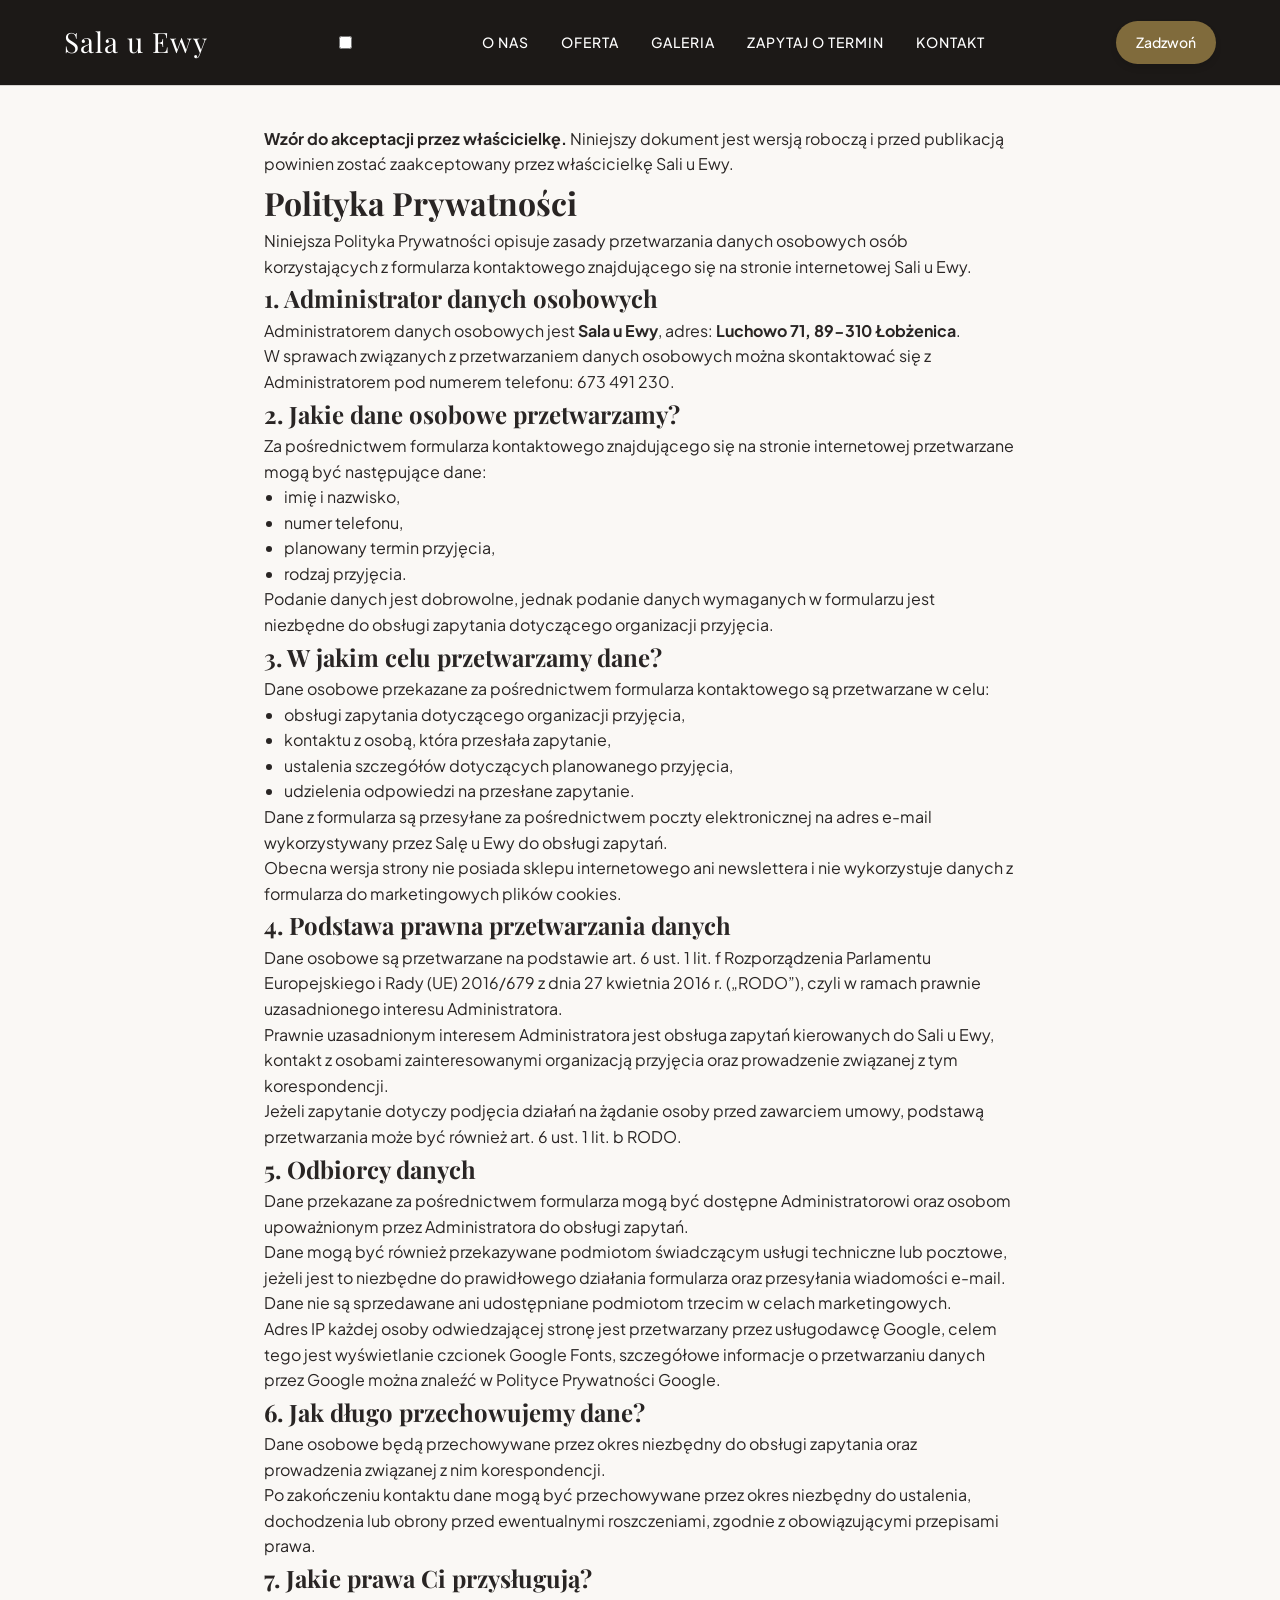
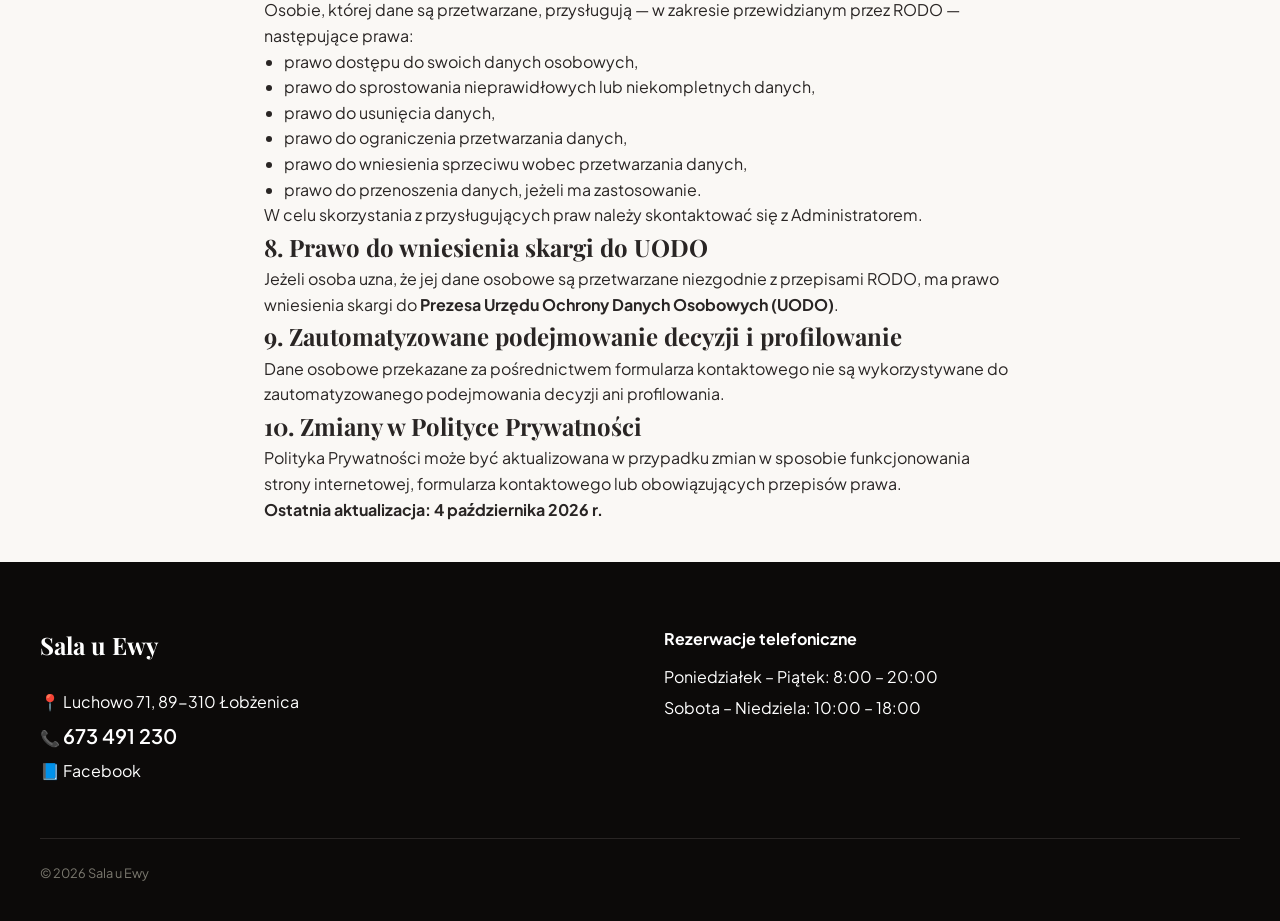
==== commit 40222084: "poprawione menu, dodanie skryptu do pp" ====
--- a/polityka-prywatnosci.html
+++ b/polityka-prywatnosci.html
@@ -22,13 +22,13 @@
 
             <input type="checkbox" id="nav-toggle" class="nav-toggle">
 
-            <label for="nav-toggle" class="nav-toggle-label" aria-label="Rozwiń menu">
+            <button type="button" class="nav-toggle-label" aria-label="Otwórz menu" aria-expanded="false" aria-controls="menu">
                 <span></span>
                 <span></span>
                 <span></span>
-            </label>
-
-            <div class="nav-links">
+            </button>
+
+            <div class="nav-links" id="menu">
                 <a href="index.html#o-nas">O nas</a>
                 <a href="index.html#oferta">Oferta</a>
                 <a href="index.html#galeria">Galeria</a>
@@ -297,6 +297,6 @@
         </p>
 
     </footer>
-
+<script src="skrypt.js"></script>
 </body>
 </html>
--- a/style.css
+++ b/style.css
@@ -7,7 +7,7 @@
 
 :root {
     --gold: #b89254;
-    --gold-dark: #96743d;
+    --gold-dark: #806B3C;
     --stone-50: #faf8f5;
     --stone-100: #f5f2eb;
     --stone-300: #d6d3d1;
@@ -47,8 +47,7 @@
 a:focus-visible,
 button:focus-visible,
 input:focus-visible,
-select:focus-visible,
-.nav-toggle:focus-visible + .nav-toggle-label {
+select:focus-visible{
     outline: 2px solid var(--gold);
     outline-offset: 3px;
 }
@@ -94,14 +93,6 @@
 
 .nav-links a:hover {
     color: var(--gold);
-}
-
-/* Checkbox ukryty wizualnie, ale nadal dostępny z klawiatury */
-.nav-toggle {
-    position: absolute;
-    opacity: 0;
-    width: 1px;
-    height: 1px;
 }
 
 .nav-toggle-label {
@@ -115,6 +106,9 @@
     justify-content: center;
     flex-direction: column;
     gap: 5px;
+    background: transparent;
+    padding: 0;
+    color: inherit;
 }
 
 .nav-toggle-label span {
@@ -126,7 +120,7 @@
 }
 
 .btn-call {
-    background-color: var(--gold);
+    background-color: var(--gold-dark);
     color: #fff;
     padding: 10px 20px;
     border-radius: 50px;
@@ -144,7 +138,7 @@
 }
 
 .btn-call:hover {
-    background-color: var(--gold-dark);
+    background-color: var(--stone-800);
 }
 
 .nav-links a.btn-call:hover {
@@ -214,13 +208,13 @@
 }
 
 .btn-primary {
-    background-color: var(--gold);
+    background-color: var(--gold-dark);
     color: #fff;
     box-shadow: 0 4px 10px rgba(0,0,0,0.2);
 }
 
 .btn-primary:hover {
-    background-color: var(--gold-dark);
+    background-color: var(--stone-800);
 }
 
 .btn-secondary {
@@ -434,7 +428,7 @@
 
 .btn-submit {
     margin-top: 8px;
-    background-color: var(--gold);
+    background-color: var(--gold-dark);
     color: #fff;
     border: none;
     padding: 16px;
@@ -447,7 +441,7 @@
 }
 
 .btn-submit:hover {
-    background-color: var(--gold-dark);
+    background-color: var(--stone-800);
 }
 
 .review-box {
@@ -528,7 +522,7 @@
     padding-top: 24px;
     border-top: 1px solid var(--stone-800);
     font-size: 0.8rem;
-    color: var(--stone-600);
+    color: #7B796F;
 }
 
 /* RESPONSYWNOŚĆ */
@@ -567,33 +561,33 @@
         transition: opacity 0.2s ease, transform 0.2s ease, color 0.3s;
     }
 
-    .nav-toggle:checked ~ .nav-links {
+    .navbar.menu-open .nav-links {
         opacity: 1;
         visibility: visible;
         transform: translateY(0);
     }
 
-    .nav-toggle:checked ~ .nav-links a {
+    .navbar.menu-open .nav-links a{
         opacity: 1;
         transform: translateY(0);
     }
 
-    .nav-toggle:checked ~ .nav-links a:nth-child(1) { transition-delay: 0.04s; }
-    .nav-toggle:checked ~ .nav-links a:nth-child(2) { transition-delay: 0.08s; }
-    .nav-toggle:checked ~ .nav-links a:nth-child(3) { transition-delay: 0.12s; }
-    .nav-toggle:checked ~ .nav-links a:nth-child(4) { transition-delay: 0.16s; }
-    .nav-toggle:checked ~ .nav-links a:nth-child(5) { transition-delay: 0.2s; }
-    .nav-toggle:checked ~ .nav-links a:nth-child(6) { transition-delay: 0.24s; }
-
-    .nav-toggle:checked + .nav-toggle-label span:nth-child(1) {
+    .navbar.menu-open .nav-links a:nth-child(1) { transition-delay: 0.04s; }
+    .navbar.menu-open .nav-links a:nth-child(2) { transition-delay: 0.08s; }
+    .navbar.menu-open .nav-links a:nth-child(3) { transition-delay: 0.12s; }
+    .navbar.menu-open .nav-links a:nth-child(4) { transition-delay: 0.16s; }
+    .navbar.menu-open .nav-links a:nth-child(5) { transition-delay: 0.2s; }
+    .navbar.menu-open .nav-links a:nth-child(6) { transition-delay: 0.24s; }
+
+    .navbar.menu-open .nav-toggle-label span:nth-child(1) {
         transform: translateY(7px) rotate(45deg);
     }
 
-    .nav-toggle:checked + .nav-toggle-label span:nth-child(2) {
+    .navbar.menu-open .nav-toggle-label span:nth-child(2) {
         opacity: 0;
     }
 
-    .nav-toggle:checked + .nav-toggle-label span:nth-child(3) {
+    .navbar.menu-open .nav-toggle-label span:nth-child(3) {
         transform: translateY(-7px) rotate(-45deg);
     }
 
@@ -667,4 +661,33 @@
     .oferta-grid {
         grid-template-columns: 1fr;
     }
+}
+/* Stały przycisk "Zadzwoń" na dole ekranu (tylko telefon) */
+.call-bar {
+    display: none;
+}
+
+@media (max-width: 768px) {
+    .call-bar {
+        display: flex;
+        justify-content: center;
+        align-items: center;
+        position: fixed;
+        left: 16px;
+        right: 16px;
+        bottom: 16px;
+        z-index: 100;
+        padding: 16px;
+        background-color: var(--gold-dark);
+        color: #fff;
+        font-size: 1.2rem;
+        font-weight: 700;
+        border-radius: 50px;
+        box-shadow: 0 4px 12px rgba(0, 0, 0, 0.3);
+    }
+
+    /* Miejsce pod przyciskiem, żeby nie zasłaniał końca stopki */
+    .footer {
+        padding-bottom: 112px;
+    }
 }
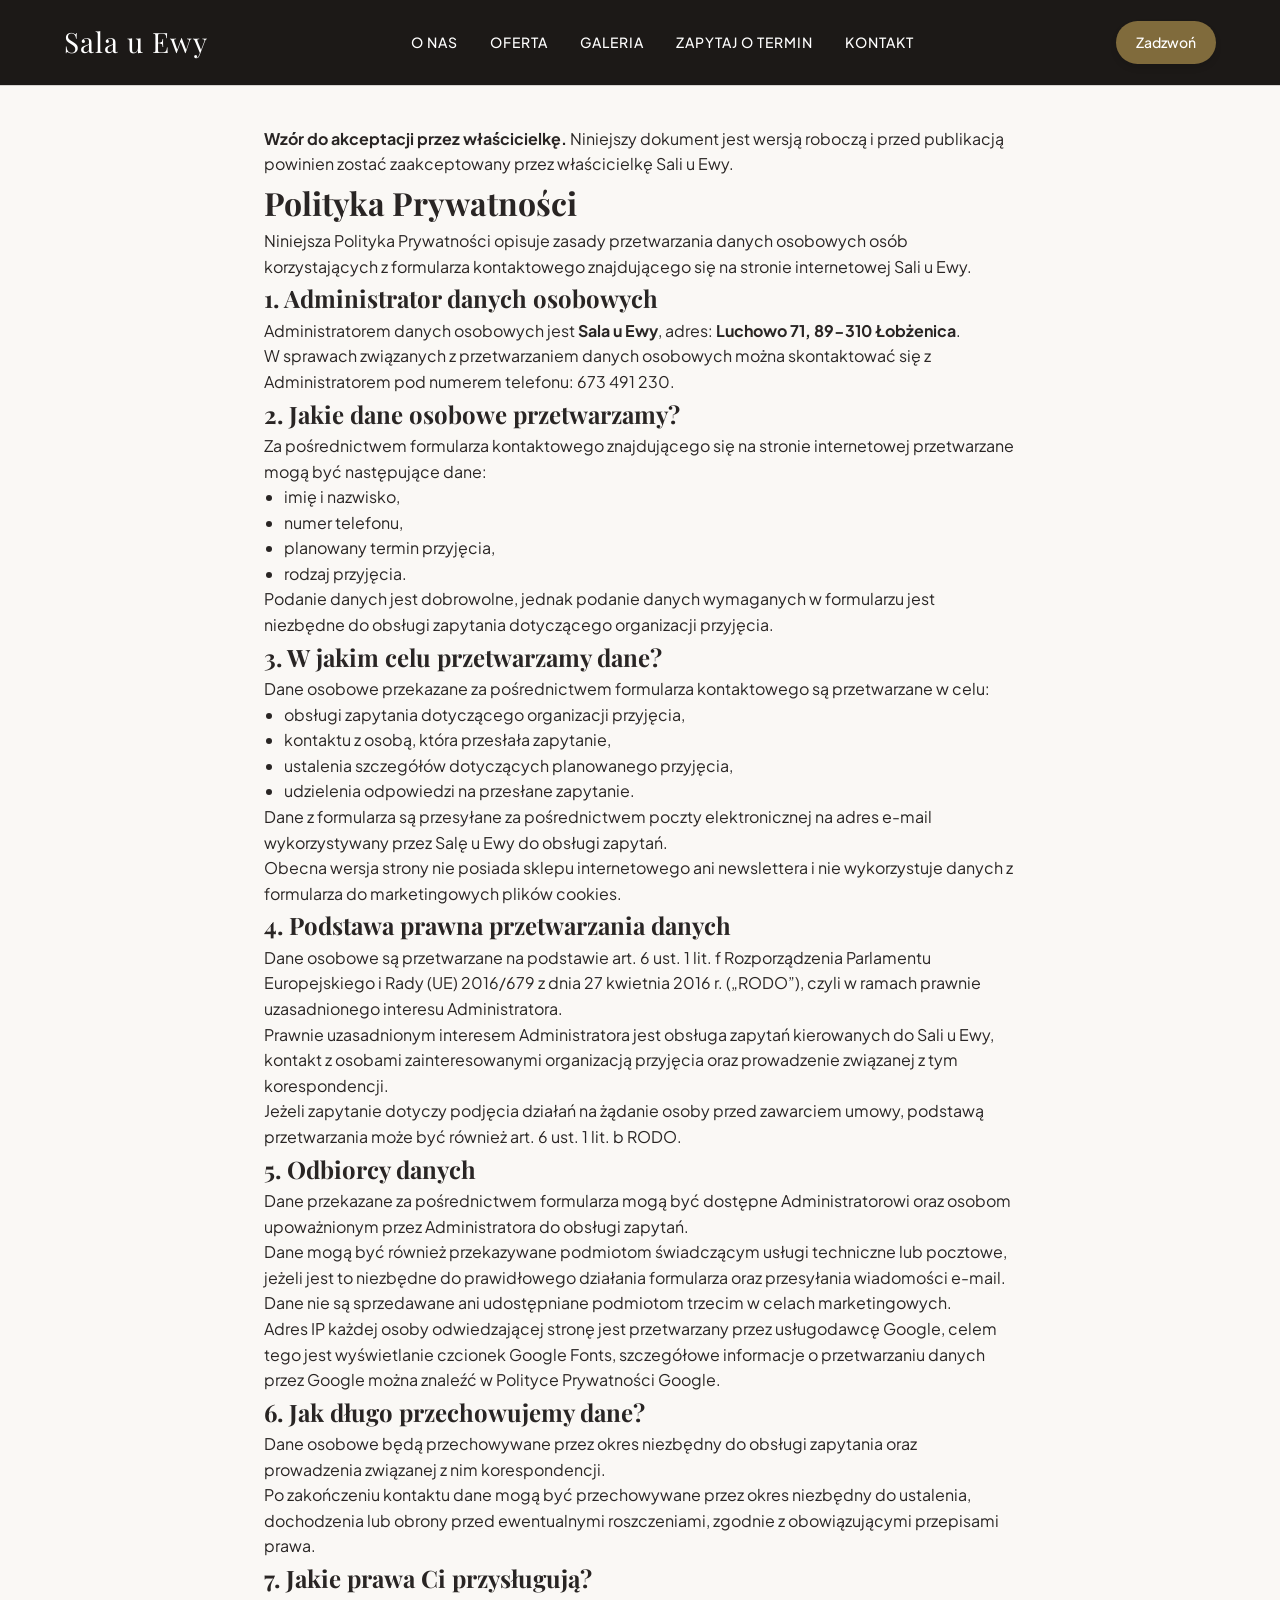
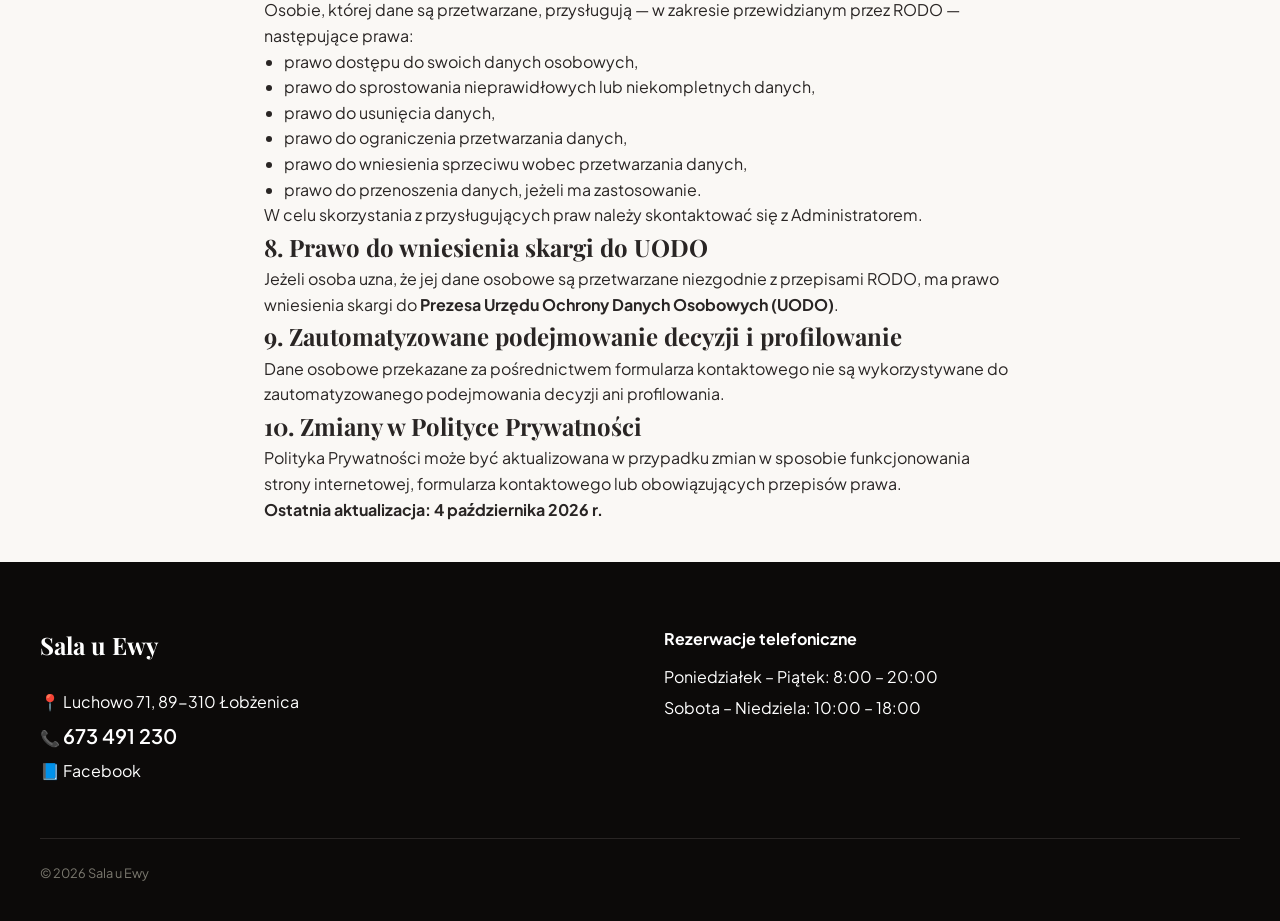
==== commit 489a28fb: "usuniata linia 23 z pp, poprawiona linia 20 w skrypcie" ====
--- a/polityka-prywatnosci.html
+++ b/polityka-prywatnosci.html
@@ -19,8 +19,6 @@
         <div class="nav-container">
 
             <a href="index.html" class="logo">Sala u Ewy</a>
-
-            <input type="checkbox" id="nav-toggle" class="nav-toggle">
 
             <button type="button" class="nav-toggle-label" aria-label="Otwórz menu" aria-expanded="false" aria-controls="menu">
                 <span></span>
